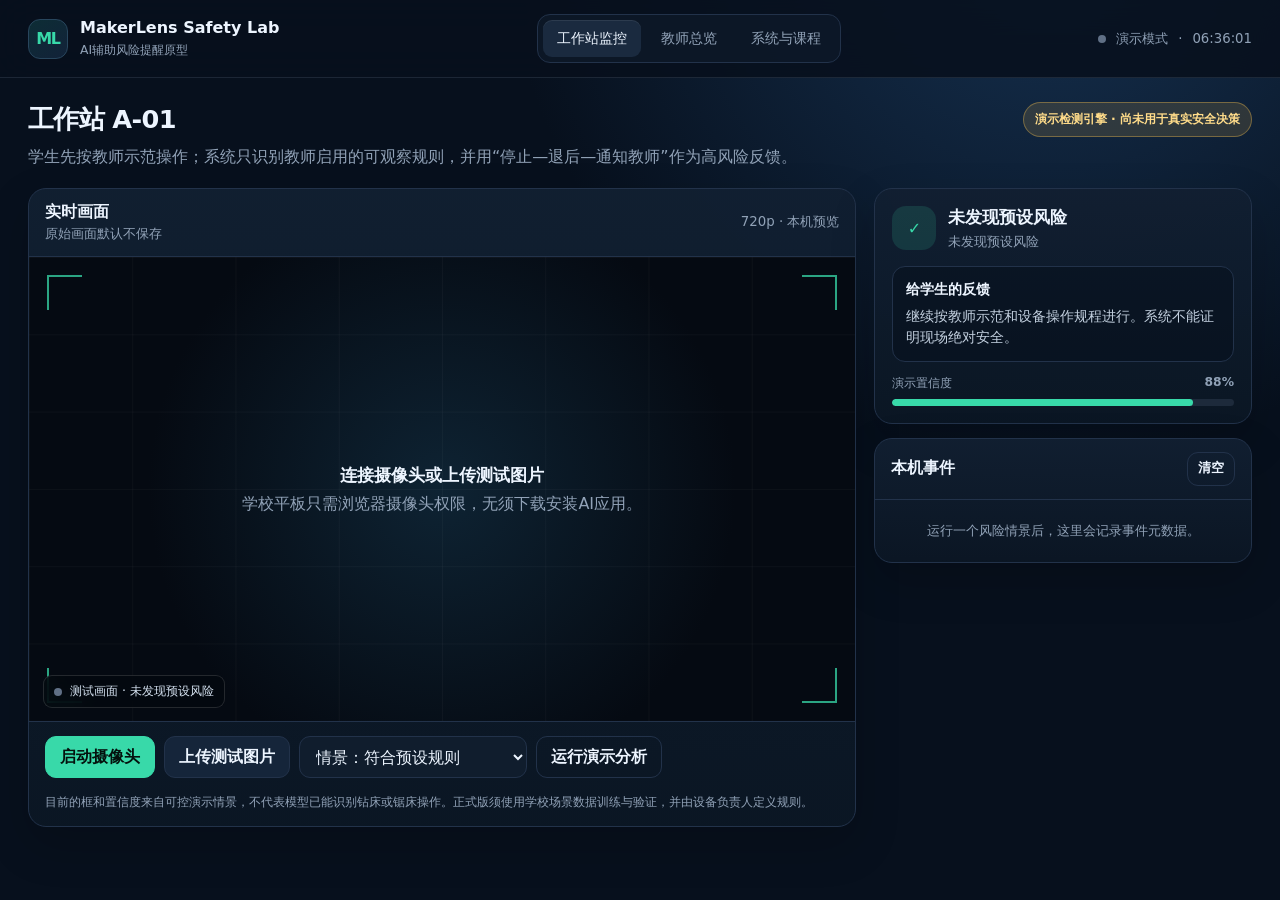
==== index.html @ 3ec4a9a9 "Upload MakerLens prototype website Upload MakerLens prototype website" ====
<!doctype html>
<html lang="zh-Hans">
  <head>
    <meta charset="UTF-8" />
    <meta name="viewport" content="width=device-width, initial-scale=1.0" />
    <meta name="theme-color" content="#0b1220" />
    <meta name="description" content="MakerLens 工场安全辅助提醒与学习过程记录原型" />
    <link rel="icon" type="image/svg+xml" href="data:image/svg+xml,%3Csvg xmlns='http://www.w3.org/2000/svg' viewBox='0 0 32 32'%3E%3Crect width='32' height='32' rx='8' fill='%230b1220'/%3E%3Cpath d='M8 22V10l8 7 8-7v12' fill='none' stroke='%2338d9a9' stroke-width='3' stroke-linecap='round' stroke-linejoin='round'/%3E%3Ccircle cx='16' cy='17' r='2.5' fill='%23f8c14f'/%3E%3C/svg%3E" />
    <title>MakerLens Safety Lab</title>
    <link rel="stylesheet" href="./styles.css" />
  </head>
  <body>
    <main id="app" aria-busy="true">
      <p class="boot">正在准备 MakerLens Safety Lab…</p>
    </main>
    <script src="./app.js" defer></script>
  </body>
</html>
---- styles.css ----
:root {
  color-scheme: dark;
  --bg: #07101d;
  --panel: #0d1928;
  --panel-2: #111f31;
  --line: #22324a;
  --muted: #91a2b7;
  --text: #edf5ff;
  --mint: #38d9a9;
  --mint-soft: rgba(56, 217, 169, 0.14);
  --amber: #f8c14f;
  --amber-soft: rgba(248, 193, 79, 0.14);
  --red: #ff6b6b;
  --red-soft: rgba(255, 107, 107, 0.14);
  --blue: #69a7ff;
  --radius: 18px;
  font-family: Inter, ui-sans-serif, system-ui, -apple-system, BlinkMacSystemFont, "Segoe UI", "PingFang SC", "Microsoft YaHei", sans-serif;
}

* { box-sizing: border-box; }
html { background: var(--bg); }
body { margin: 0; background: radial-gradient(circle at 82% -10%, #163252 0, transparent 38%), var(--bg); color: var(--text); }
button, select, input { font: inherit; }
button { cursor: pointer; }
button:focus-visible, select:focus-visible, input:focus-visible { outline: 3px solid rgba(105,167,255,.55); outline-offset: 2px; }

.boot { min-height: 100vh; display: grid; place-items: center; color: var(--muted); }
.app-shell { min-height: 100vh; }
.topbar { min-height: 72px; display: flex; align-items: center; justify-content: space-between; gap: 20px; padding: 14px 28px; border-bottom: 1px solid rgba(145,162,183,.16); background: rgba(7,16,29,.86); backdrop-filter: blur(18px); position: sticky; top: 0; z-index: 20; }
.brand { display: flex; align-items: center; gap: 12px; min-width: 210px; }
.brand-mark { width: 40px; height: 40px; border: 1px solid #28465d; border-radius: 12px; display: grid; place-items: center; background: linear-gradient(145deg,#0d2d35,#122239); color: var(--mint); font-weight: 900; letter-spacing: -.08em; }
.brand h1 { font-size: 1rem; margin: 0; line-height: 1.2; }
.brand p { font-size: .77rem; margin: 4px 0 0; color: var(--muted); }
.nav { display: flex; gap: 6px; padding: 5px; border-radius: 13px; border: 1px solid var(--line); background: rgba(13,25,40,.9); }
.nav button { border: 0; border-radius: 9px; background: transparent; color: var(--muted); padding: 9px 14px; font-size: .88rem; }
.nav button.active { color: var(--text); background: #1a2a3f; box-shadow: 0 1px 0 rgba(255,255,255,.08) inset; }
.session { display: flex; align-items: center; gap: 10px; color: var(--muted); font-size: .83rem; }
.live-dot { width: 8px; height: 8px; border-radius: 50%; background: #607086; }
.live-dot.on { background: var(--mint); box-shadow: 0 0 0 5px rgba(56,217,169,.12); animation: pulse 1.8s infinite; }
@keyframes pulse { 50% { box-shadow: 0 0 0 9px rgba(56,217,169,0); } }

.page { max-width: 1500px; margin: 0 auto; padding: 24px 28px 42px; }
.view-head { display: flex; align-items: flex-start; justify-content: space-between; gap: 22px; margin-bottom: 18px; }
.view-head h2 { font-size: clamp(1.35rem, 2vw, 1.8rem); margin: 0 0 7px; letter-spacing: -.025em; }
.view-head p { margin: 0; max-width: 780px; color: var(--muted); line-height: 1.6; }
.mode-badge { flex: 0 0 auto; border: 1px solid rgba(248,193,79,.36); background: var(--amber-soft); color: #ffdc8a; padding: 8px 11px; border-radius: 999px; font-size: .78rem; font-weight: 700; }

.monitor-grid { display: grid; grid-template-columns: minmax(0, 1.58fr) minmax(340px, .72fr); gap: 18px; align-items: start; }
.card { background: linear-gradient(180deg, rgba(17,31,49,.96), rgba(11,22,36,.96)); border: 1px solid var(--line); border-radius: var(--radius); box-shadow: 0 18px 45px rgba(0,0,0,.18); overflow: hidden; }
.card-head { min-height: 58px; padding: 13px 16px; border-bottom: 1px solid var(--line); display: flex; align-items: center; justify-content: space-between; gap: 12px; }
.card-head h3 { margin: 0; font-size: .98rem; }
.card-head small { color: var(--muted); }
.camera-wrap { position: relative; aspect-ratio: 16/9; min-height: 360px; background: #02060b; overflow: hidden; }
.camera-wrap video, .camera-wrap img { width: 100%; height: 100%; object-fit: cover; display: block; }
.camera-empty { position: absolute; inset: 0; display: grid; place-items: center; text-align: center; padding: 30px; color: var(--muted); background: radial-gradient(circle at center,#0e2333,#050a12 62%); }
.camera-empty strong { display: block; color: var(--text); font-size: 1.08rem; margin-bottom: 7px; }
.camera-grid { position: absolute; inset: 0; pointer-events: none; opacity: .16; background-image: linear-gradient(rgba(255,255,255,.2) 1px, transparent 1px), linear-gradient(90deg, rgba(255,255,255,.2) 1px, transparent 1px); background-size: 12.5% 16.66%; }
.frame-corner { position: absolute; width: 35px; height: 35px; border-color: var(--mint); border-style: solid; opacity: .75; }
.frame-corner.tl { top: 18px; left: 18px; border-width: 2px 0 0 2px; }
.frame-corner.tr { top: 18px; right: 18px; border-width: 2px 2px 0 0; }
.frame-corner.bl { bottom: 18px; left: 18px; border-width: 0 0 2px 2px; }
.frame-corner.br { bottom: 18px; right: 18px; border-width: 0 2px 2px 0; }
.detect-box { position: absolute; border: 2px solid var(--mint); border-radius: 6px; box-shadow: 0 0 0 1px rgba(0,0,0,.3); }
.detect-box.risk { border-color: var(--red); }
.detect-box.warn { border-color: var(--amber); }
.detect-box span { position: absolute; left: -2px; top: -27px; white-space: nowrap; padding: 4px 7px; border-radius: 5px 5px 5px 0; color: #07101d; background: var(--mint); font-size: .72rem; font-weight: 800; }
.detect-box.risk span { background: var(--red); }
.detect-box.warn span { background: var(--amber); }
.camera-status { position: absolute; left: 14px; bottom: 13px; display: flex; gap: 8px; align-items: center; padding: 7px 10px; background: rgba(4,9,15,.82); border: 1px solid rgba(255,255,255,.13); border-radius: 9px; color: #d7e4f3; font-size: .78rem; backdrop-filter: blur(8px); }
.controlbar { display: flex; flex-wrap: wrap; gap: 9px; padding: 14px 16px; border-top: 1px solid var(--line); }
.btn { min-height: 42px; border-radius: 11px; border: 1px solid var(--line); background: #15253a; color: var(--text); padding: 9px 14px; font-weight: 720; }
.btn:hover { border-color: #3a526f; background: #192c45; }
.btn.primary { color: #04110d; border-color: var(--mint); background: var(--mint); }
.btn.danger { color: #ffd5d5; border-color: rgba(255,107,107,.45); background: var(--red-soft); }
.btn.ghost { background: transparent; }
.btn.small { min-height: 34px; padding: 6px 10px; font-size: .8rem; }
.select { min-height: 42px; border-radius: 11px; border: 1px solid var(--line); background: #101d2d; color: var(--text); padding: 8px 34px 8px 12px; }
.helper { padding: 0 16px 14px; color: var(--muted); font-size: .78rem; line-height: 1.55; }

.side-stack { display: grid; gap: 14px; }
.risk-summary { padding: 17px; }
.risk-state { display: flex; align-items: center; gap: 12px; }
.risk-icon { width: 44px; height: 44px; display: grid; place-items: center; border-radius: 14px; background: var(--mint-soft); color: var(--mint); font-weight: 900; }
.risk-icon.high { background: var(--red-soft); color: var(--red); }
.risk-icon.medium { background: var(--amber-soft); color: var(--amber); }
.risk-state h3 { margin: 0 0 4px; font-size: 1.05rem; }
.risk-state p { margin: 0; color: var(--muted); font-size: .84rem; }
.alert-box { margin-top: 15px; padding: 13px; border: 1px solid var(--line); border-radius: 13px; background: rgba(7,16,29,.55); }
.alert-box h4 { margin: 0 0 7px; font-size: .9rem; }
.alert-box p { margin: 0; color: #c3d0df; line-height: 1.55; font-size: .85rem; }
.action-row { display: flex; gap: 8px; margin-top: 12px; }
.confidence { margin-top: 13px; }
.confidence-line { display: flex; justify-content: space-between; color: var(--muted); font-size: .77rem; }
.meter { margin-top: 7px; height: 7px; border-radius: 999px; background: #1d2a3b; overflow: hidden; }
.meter span { display: block; height: 100%; width: 0; border-radius: inherit; background: var(--mint); transition: width .5s ease; }
.events { max-height: 310px; overflow: auto; }
.event { padding: 13px 16px; border-bottom: 1px solid rgba(34,50,74,.75); display: grid; grid-template-columns: auto 1fr auto; gap: 10px; align-items: start; }
.event:last-child { border-bottom: 0; }
.event-dot { width: 9px; height: 9px; border-radius: 50%; margin-top: 5px; background: var(--mint); }
.event-dot.high { background: var(--red); }
.event-dot.medium { background: var(--amber); }
.event strong { display: block; font-size: .85rem; margin-bottom: 3px; }
.event p { margin: 0; color: var(--muted); font-size: .77rem; line-height: 1.4; }
.event time { color: #71849c; font-size: .72rem; }
.empty-list { color: var(--muted); padding: 22px 16px; text-align: center; font-size: .84rem; }

.teacher-grid { display: grid; grid-template-columns: repeat(4,1fr); gap: 13px; margin-bottom: 16px; }
.stat { padding: 18px; }
.stat-label { color: var(--muted); font-size: .82rem; }
.stat-value { font-size: 1.85rem; font-weight: 820; letter-spacing: -.05em; margin-top: 7px; }
.stat-note { color: var(--muted); font-size: .74rem; margin-top: 5px; }
.teacher-layout { display: grid; grid-template-columns: minmax(0,1.35fr) minmax(300px,.65fr); gap: 16px; }
.table-wrap { overflow: auto; }
table { border-collapse: collapse; width: 100%; min-width: 720px; }
th, td { text-align: left; padding: 13px 15px; border-bottom: 1px solid var(--line); font-size: .82rem; }
th { color: var(--muted); font-weight: 650; background: rgba(7,16,29,.35); }
td { color: #d7e3f2; }
.pill { display: inline-flex; align-items: center; border-radius: 999px; padding: 4px 8px; font-size: .72rem; font-weight: 760; }
.pill.high { color: #ffc5c5; background: var(--red-soft); }
.pill.medium { color: #ffe1a3; background: var(--amber-soft); }
.pill.low { color: #9ff0d5; background: var(--mint-soft); }
.rule-list { padding: 8px 16px 16px; }
.rule { display: flex; justify-content: space-between; gap: 12px; padding: 13px 0; border-bottom: 1px solid var(--line); }
.rule:last-child { border-bottom: 0; }
.rule strong { display: block; font-size: .86rem; }
.rule span { color: var(--muted); font-size: .75rem; display: block; margin-top: 4px; line-height: 1.4; }
.switch { width: 42px; height: 24px; flex: 0 0 auto; border-radius: 999px; border: 0; background: #324158; padding: 3px; }
.switch::after { content:""; display: block; width: 18px; height: 18px; border-radius: 50%; background: white; transition: transform .2s; }
.switch.on { background: var(--mint); }
.switch.on::after { transform: translateX(18px); }

.design-grid { display: grid; grid-template-columns: repeat(3,1fr); gap: 15px; }
.info-card { padding: 20px; }
.info-card .eyebrow { color: var(--mint); text-transform: uppercase; letter-spacing: .12em; font-size: .7rem; font-weight: 800; }
.info-card h3 { margin: 9px 0 8px; font-size: 1.03rem; }
.info-card p, .info-card li { color: var(--muted); line-height: 1.62; font-size: .86rem; }
.info-card ul { padding-left: 18px; margin: 10px 0 0; }
.flow { grid-column: 1/-1; padding: 21px; }
.flow-row { display: grid; grid-template-columns: repeat(5,1fr); gap: 10px; margin-top: 16px; }
.flow-step { position: relative; padding: 15px 13px; border-radius: 13px; border: 1px solid var(--line); background: rgba(7,16,29,.52); }
.flow-step b { display: block; color: var(--mint); font-size: .75rem; margin-bottom: 6px; }
.flow-step strong { font-size: .86rem; }
.flow-step p { margin: 6px 0 0; color: var(--muted); font-size: .76rem; line-height: 1.45; }
.notice { grid-column: 1/-1; padding: 18px 20px; border-left: 4px solid var(--amber); background: var(--amber-soft); border-radius: 4px 15px 15px 4px; color: #ffe9bc; line-height: 1.6; font-size: .86rem; }
.source-link { color: #a7c9ff; }

.toast { position: fixed; right: 22px; bottom: 22px; max-width: 360px; padding: 13px 15px; border: 1px solid #35506b; background: #122238; color: var(--text); border-radius: 12px; box-shadow: 0 18px 46px rgba(0,0,0,.32); z-index: 40; transform: translateY(18px); opacity: 0; pointer-events: none; transition: .25s ease; }
.toast.show { transform: translateY(0); opacity: 1; }

@media (max-width: 1050px) {
  .topbar { align-items: flex-start; flex-wrap: wrap; }
  .nav { order: 3; width: 100%; overflow-x: auto; }
  .monitor-grid, .teacher-layout { grid-template-columns: 1fr; }
  .teacher-grid { grid-template-columns: repeat(2,1fr); }
  .design-grid { grid-template-columns: repeat(2,1fr); }
  .flow-row { grid-template-columns: repeat(2,1fr); }
}

@media (max-width: 650px) {
  .topbar, .page { padding-left: 14px; padding-right: 14px; }
  .topbar { position: static; }
  .session { display: none; }
  .nav button { flex: 1 0 auto; }
  .view-head { display: block; }
  .mode-badge { display: inline-flex; margin-top: 12px; }
  .camera-wrap { min-height: 270px; aspect-ratio: 4/3; }
  .controlbar .btn, .controlbar .select { flex: 1 1 100%; min-width: 0; }
  .card-head { align-items: flex-start; }
  .teacher-grid, .design-grid, .flow-row { grid-template-columns: 1fr; }
  .flow { grid-column: auto; }
  .notice { grid-column: auto; }
}

@media (prefers-reduced-motion: reduce) {
  *, *::before, *::after { animation-duration: .01ms !important; transition-duration: .01ms !important; }
}
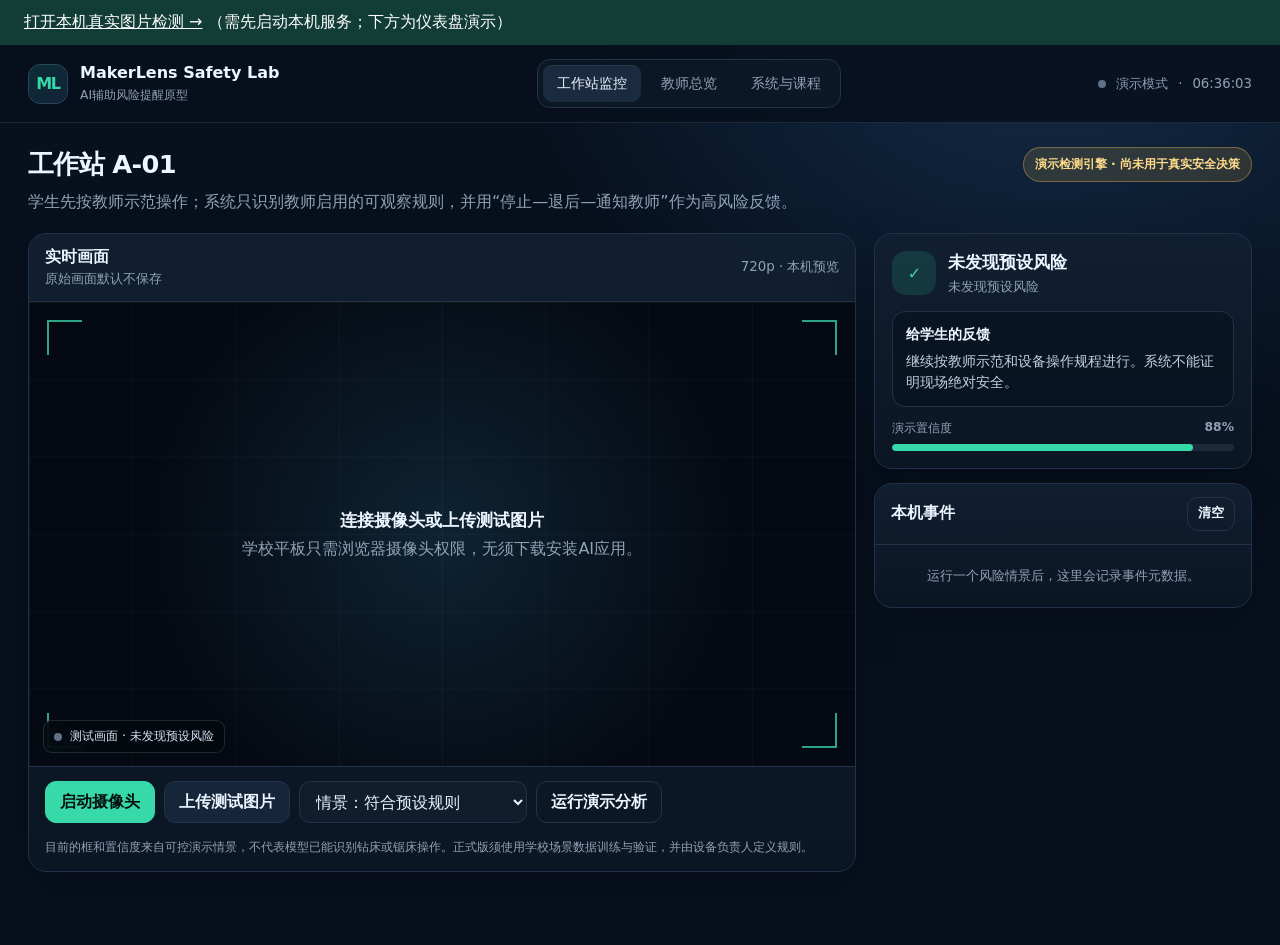
==== commit c4802c5b: "Add traceable manual review records and dashboard entry" ====
--- a/index.html
+++ b/index.html
@@ -10,6 +10,10 @@
     <link rel="stylesheet" href="./styles.css" />
   </head>
   <body>
+    <nav style="padding:12px 24px;background:#123d36;color:white" aria-label="真实检测入口">
+      <a href="http://127.0.0.1:8765/" style="color:white">打开本机真实图片检测 →</a>
+      <span>（需先启动本机服务；下方为仪表盘演示）</span>
+    </nav>
     <main id="app" aria-busy="true">
       <p class="boot">正在准备 MakerLens Safety Lab…</p>
     </main>
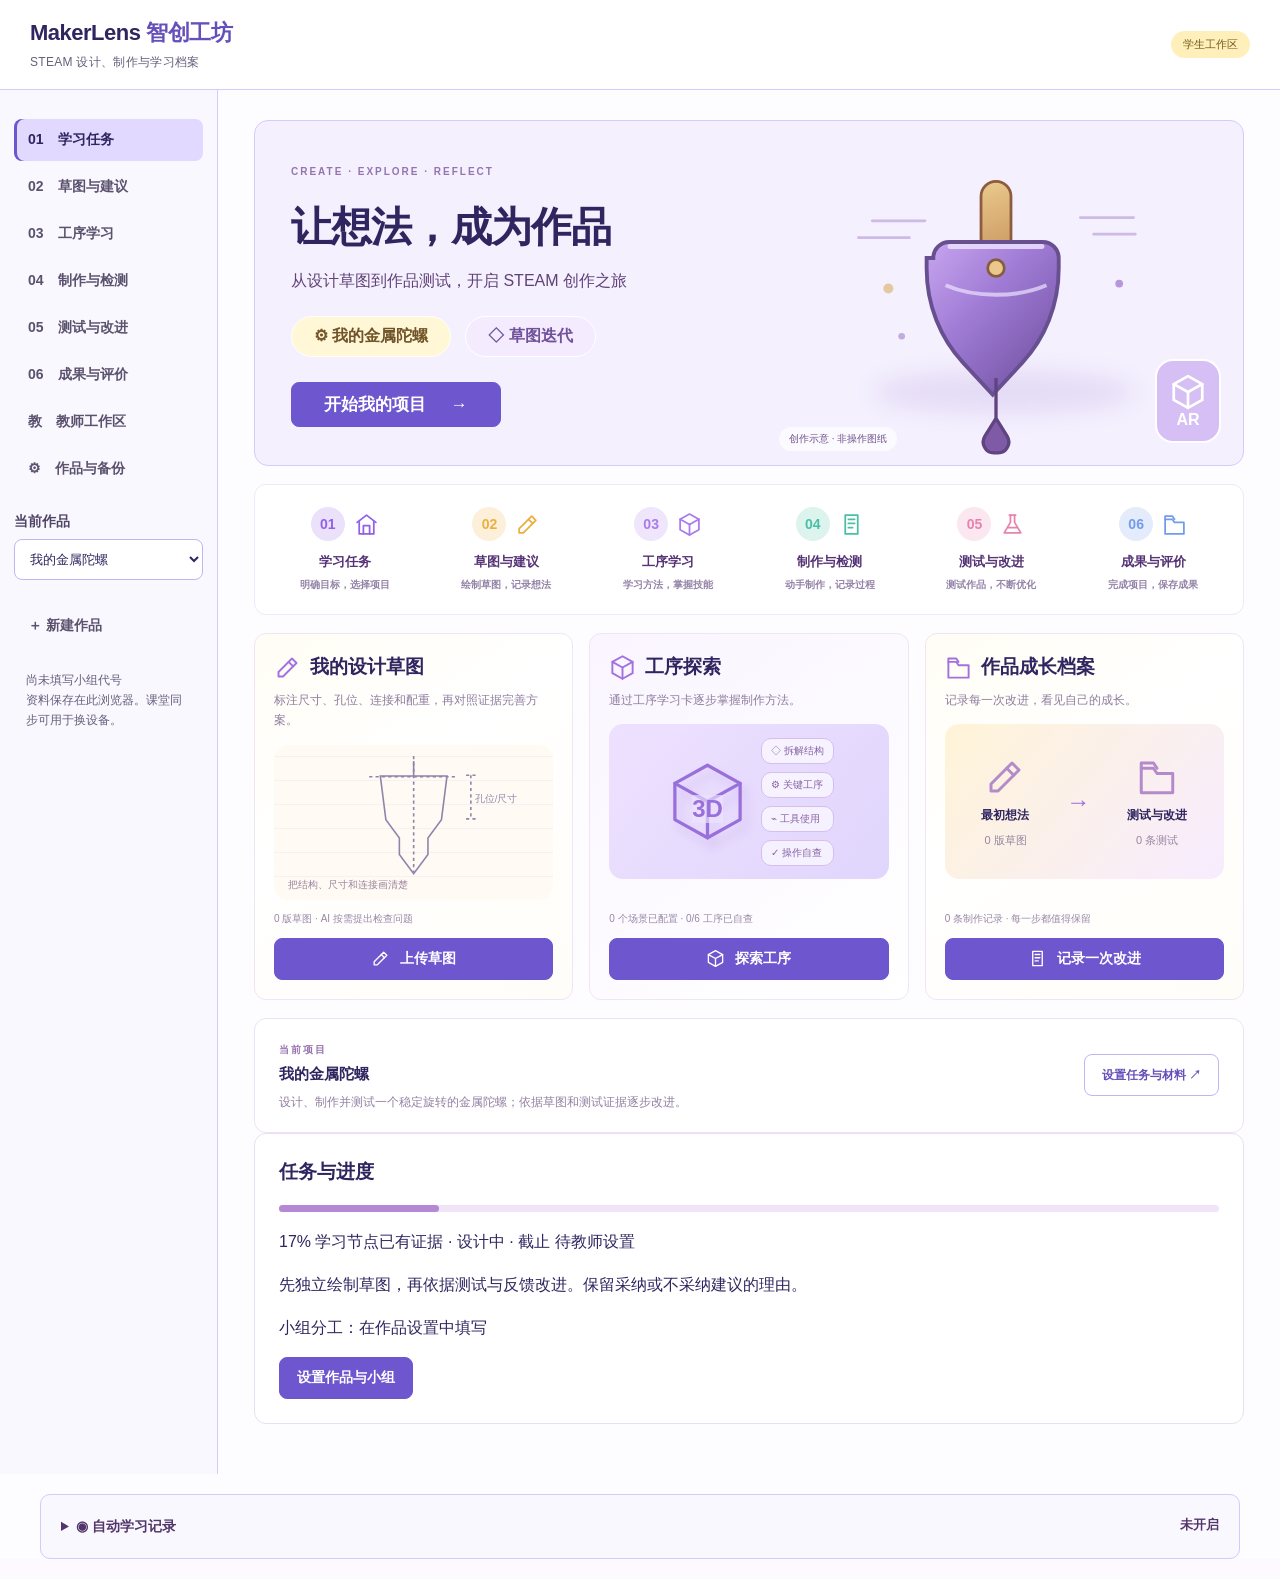
==== commit 4d1186a0: "Update MakerLens pilot website" ====
--- a/index.html
+++ b/index.html
@@ -4,19 +4,30 @@
     <meta charset="UTF-8" />
     <meta name="viewport" content="width=device-width, initial-scale=1.0" />
     <meta name="theme-color" content="#0b1220" />
-    <meta name="description" content="MakerLens 工场安全辅助提醒与学习过程记录原型" />
+    <meta name="description" content="MakerLens 金属陀螺草图反馈与 STEAM 学习过程原型" />
     <link rel="icon" type="image/svg+xml" href="data:image/svg+xml,%3Csvg xmlns='http://www.w3.org/2000/svg' viewBox='0 0 32 32'%3E%3Crect width='32' height='32' rx='8' fill='%230b1220'/%3E%3Cpath d='M8 22V10l8 7 8-7v12' fill='none' stroke='%2338d9a9' stroke-width='3' stroke-linecap='round' stroke-linejoin='round'/%3E%3Ccircle cx='16' cy='17' r='2.5' fill='%23f8c14f'/%3E%3C/svg%3E" />
-    <title>MakerLens Safety Lab</title>
-    <link rel="stylesheet" href="./styles.css" />
+    <title>MakerLens 智创工坊</title>
+    <link rel="stylesheet" href="./workshop.css" />
+    <link rel="stylesheet" href="./lavender.css" />
+    <link rel="stylesheet" href="./studio.css" />
+    <link rel="stylesheet" href="./features.css" />
+    <link rel="stylesheet" href="./refined.css" />
   </head>
   <body>
-    <nav style="padding:12px 24px;background:#123d36;color:white" aria-label="真实检测入口">
+    <nav hidden style="padding:12px 24px;background:#123d36;color:white" aria-label="真实检测入口">
       <a href="http://127.0.0.1:8765/" style="color:white">打开本机真实图片检测 →</a>
       <span>（需先启动本机服务；下方为仪表盘演示）</span>
     </nav>
     <main id="app" aria-busy="true">
-      <p class="boot">正在准备 MakerLens Safety Lab…</p>
+      <p class="boot">正在准备 MakerLens 智创工坊…</p>
     </main>
-    <script src="./app.js" defer></script>
+    <script src="./studio.js" defer></script>
+    <script src="./pilot-access.js" defer></script>
+    <script src="./ppe-alerts.js" defer></script>
+    <script src="./ppe-live.js" defer></script>
+    <script src="./classroom.js" defer></script>
+    <script src="./workshop-v2.js" defer></script>
+    <script src="./auto-record-v2.js" defer></script>
+    <script src="./classroom-monitor.js" defer></script>
   </body>
 </html>
--- a/workshop.css
+++ b/workshop.css
@@ -0,0 +1,2 @@
+/* Independent workshop styles; the original monitoring stylesheet is preserved. */
+:root{font-family:Arial,'PingFang SC',sans-serif;color:#213d36;background:#f6f5f0}*{box-sizing:border-box}body{margin:0;background:#f6f5f0;color:#213d36}button,input,textarea,select{font:inherit}button,a{touch-action:manipulation}button{cursor:pointer;border:1px solid #c9d6cf;border-radius:10px;padding:10px 16px;background:white;color:#234e41}button:hover{background:#e9f1e9}button.primary{background:#235e49;color:white}button:focus-visible,a:focus-visible{outline:3px solid #bc813c}input,textarea,select{display:block;width:100%;border:1px solid #cad4ca;border-radius:8px;background:#fff;padding:11px;color:#213d36;margin:7px 0 15px}textarea{min-height:94px;resize:vertical}label{font-weight:600;font-size:14px}header{background:#fff;border-bottom:1px solid #e0e4d9;padding:20px 5%;display:flex;justify-content:space-between;align-items:center}header strong{font-size:23px}header small{display:block;color:#728378;margin-top:6px}.shell{display:grid;grid-template-columns:220px minmax(0,1fr);max-width:1440px;margin:auto;min-height:85vh}.side{padding:30px 20px;border-right:1px solid #dfe4d9}.side button{display:block;width:100%;text-align:left;margin:7px 0;background:transparent;border:0}.side button.active{background:#235e49;color:#fff}.side p{font-size:12px;line-height:1.8;color:#728378}.content{padding:36px 42px;min-width:0}.eyebrow{font-size:12px;letter-spacing:2px;color:#9a6d32;font-weight:bold}h1{font-size:34px;margin:9px 0 12px;line-height:1.35}h2{font-size:20px;margin:0 0 18px}h3{font-size:17px}p{line-height:1.8}.muted{color:#647b70}.grid{display:grid;grid-template-columns:repeat(2,minmax(0,1fr));gap:20px}.card{background:white;border:1px solid #dfe5da;border-radius:16px;padding:24px;margin-bottom:20px;box-shadow:0 4px 18px #23402e04}.hero{background:#e7eddf;border-radius:18px;padding:30px;margin-bottom:24px}.pill{display:inline-block;border-radius:20px;background:#f1ead9;color:#86632d;padding:6px 12px;font-size:12px}.actions{display:flex;gap:10px;flex-wrap:wrap;margin:16px 0}.thumb{width:100%;max-height:280px;object-fit:contain;background:#f5f5ef;border-radius:9px}.entry{border-left:3px solid #82a38c;padding:12px 18px;margin:15px 0;background:#f7f9f3;border-radius:0 10px 10px 0;white-space:pre-wrap}.entry details{margin-top:12px}.entry summary{cursor:pointer;color:#63438a;font-weight:700}.entry pre,.ai-feedback{white-space:pre-wrap;line-height:1.75;font:inherit;background:#f8f4fc;padding:16px;border-radius:12px;overflow-wrap:anywhere}.notice{background:#f9f0df;padding:14px;border-radius:10px;font-size:14px;line-height:1.7}.steps{line-height:2}.progress{height:7px;background:#dfe6d9;border-radius:10px;margin:12px 0}.progress span{display:block;height:7px;background:#427d5c;border-radius:10px}a{color:#286c52}#toast{position:fixed;bottom:24px;right:24px;background:#234e41;color:white;padding:14px 22px;border-radius:10px;z-index:20}.poster{background:#fffdf5;border:5px solid #dce7d4;padding:30px}.poster h2{font-size:30px}.poster .grid img{height:220px}.check{display:flex;align-items:center;gap:10px;margin:10px 0}.check input{width:auto;margin:0}table{width:100%;border-collapse:collapse}th,td{text-align:left;border-bottom:1px solid #dde4db;padding:12px;vertical-align:top}pre{white-space:pre-wrap} @media(max-width:800px){.shell{grid-template-columns:1fr}.side{display:flex;flex-wrap:wrap;padding:10px;border:0}.side button{width:auto}.side p{display:none}.content{padding:20px}.grid{grid-template-columns:1fr}h1{font-size:27px}header{padding:16px}.card{padding:18px}}@media print{header,.side,.actions,.no-print,#toast{display:none!important}.shell{display:block}.content{padding:0}.card{box-shadow:none;break-inside:avoid}.poster{border:0}.thumb{max-height:200px}body{background:white}}
--- a/lavender.css
+++ b/lavender.css
@@ -0,0 +1,33 @@
+/* Bright taro-lavender learning studio, with warm yellow accents. */
+.capture-panel{margin:20px auto;padding:18px 24px;max-width:1100px;background:#f3e9ff;border:1px solid #dbc3ef;border-radius:18px;color:#533669}.capture-panel summary{cursor:pointer;font-weight:700}.capture-panel summary span{float:right;font-size:13px}.capture-panel p{font-size:13px}.capture-panel video{width:260px;max-width:100%;border-radius:12px;display:block;background:#e7dcf2}.capture-panel button:disabled{opacity:.5;cursor:default}
+:root{color-scheme:light;background:#fcfaff;color:#40364f}
+body{background:#fcfaff;color:#40364f}
+header{background:#f3eaff;border-color:#e5d5f6}
+header strong{color:#694298}.brand-name{color:#885ab6}
+header small,.side p,.muted{color:#73647e}
+.side{background:#f8f2ff;border-color:#eadff4}
+.side button{color:#665075;border-radius:13px}
+.side button:hover{background:#eee0fb}
+.side button.active{background:#dfc6f5;color:#51306d;font-weight:700;box-shadow:inset 3px 0 #a66dce}
+.content{background:radial-gradient(ellipse at top right,#f4eafa80,transparent 55%)}
+h1,h2,h3{color:#513764}
+.eyebrow{color:#84629c}
+.hero{background:linear-gradient(115deg,#efe1fc 0%,#f7edff 68%,#fff5d8 100%);border:1px solid #e7d6f6;border-radius:22px}
+.card{border-color:#eadff1;box-shadow:0 5px 22px #8d5fb309;border-radius:18px}
+button{border-color:#dfcce9;color:#65427f;background:#fff}
+button:hover{background:#f5eafa}
+button.primary{background:#dfc5f5;border-color:#d2adeb;color:#4d286b;font-weight:700}
+button.primary:hover{background:#d4b3ed}
+button:focus-visible,a:focus-visible,input:focus-visible,textarea:focus-visible,select:focus-visible{outline:3px solid #9360bb;outline-offset:3px}
+input,textarea,select{border-color:#e2d3ec;color:#44364f;background:#fff}
+input[type=file]::file-selector-button{background:#f0e3fb;border:0;border-radius:7px;padding:8px 12px;color:#634078;margin-right:12px;cursor:pointer}
+.pill{background:#fff0bb;color:#775817}
+.notice{background:#fff7dd;color:#69542e;border:1px solid #f1e3b9}
+.progress{background:#f0e4f8}.progress span{background:#b687d5}
+.entry{border-color:#c19bdd;background:#faf5ff;color:#51445d}
+.thumb{background:#f8f3fc}
+a{color:#79509b}
+#toast{background:#ecdafb;color:#503065;border:1px solid #d7b8ed;box-shadow:0 5px 25px #8b5fa51f}
+.poster{background:#fffdfb;border-color:#e9d8f5}
+th,td{border-color:#ebdff2}
+@media print{body,.content{background:white}.poster{border:0}}
--- a/studio.css
+++ b/studio.css
@@ -0,0 +1 @@
+body{background:#faf7ff;color:#3d235f}header{padding:20px 28px;background:#faf6ff;border-bottom:1px solid #eee5fb;gap:20px}header strong{font-size:25px;color:#43206c}header small{font-size:12px;letter-spacing:.3px}.shell{max-width:1720px;grid-template-columns:210px minmax(0,1fr)}.side{background:linear-gradient(#f4eaff,#faf6ff);padding:22px 14px}.side button{padding:16px 13px;font-size:15px;margin:8px 0;color:#654282}.side button.active{background:linear-gradient(120deg,#b780f6,#925bed);color:white;box-shadow:0 4px 12px #b086e226}.side p{margin:45px 12px 0;font-size:12px}.content{padding:22px;background:#faf7ff}.content:has(.studio-hero)>h1,.content:has(.studio-hero)>.eyebrow,.content:has(.studio-hero)>.muted{display:none}button.primary{background:linear-gradient(120deg,#ad72f3,#9056e9);color:white;border:0;box-shadow:0 5px 14px #aa7ee42b;border-radius:22px;padding:13px 22px}button.primary:hover{background:#8650da;transform:translateY(-1px)}button{transition:background .18s,transform .18s}h1,h2,h3{color:#432168}.studio-hero{display:grid;grid-template-columns:1fr 1fr;min-height:340px;overflow:hidden;border-radius:24px;background:linear-gradient(120deg,#fff0df,#f0e4ff 55%,#e8d8ff);position:relative}.hero-copy{padding:40px 0 38px 36px;position:relative;z-index:1}.studio-kicker{font-size:10px;font-weight:700;letter-spacing:2px;color:#9574af}.hero-copy h1{font-size:clamp(28px,3.2vw,49px);letter-spacing:-1px;white-space:nowrap;margin:21px 0 12px;font-weight:800}.hero-copy p{font-size:16px;color:#604278;margin:0 0 22px}.material-tags{display:flex;gap:14px;margin-bottom:25px}.material-tags span{padding:9px 22px;border:1px solid white;border-radius:30px;background:#fff7d6;color:#715429;font-weight:600}.material-tags span+span{background:#f4ebff;color:#70529b}.hero-copy .primary{min-width:210px;font-size:17px}.hero-copy .primary span{margin-left:20px}.hero-visual{position:relative;min-width:0;display:flex;align-items:center}.hero-visual>img{width:100%;height:100%;object-fit:cover;mix-blend-mode:multiply;mask-image:linear-gradient(to right,transparent,black 14%)}.art-label{position:absolute;bottom:14px;left:30px;color:#70518e;font-size:10px;background:#ffffffb0;border-radius:12px;padding:5px 10px}.ar-badge{position:absolute;right:22px;bottom:22px;border:2px solid white;border-radius:18px;padding:12px;color:#fff;display:grid;font-weight:800;text-align:center;background:#ba90eb80}.ar-badge svg{width:38px;height:38px}.journey{display:grid;grid-template-columns:repeat(6,1fr);background:white;border:1px solid #f0e7f9;border-radius:22px;padding:22px 10px;margin:18px 0;gap:2px}.journey button{border:0;background:transparent;padding:0 4px;text-align:center;min-width:0;position:relative}.journey button:hover{background:#faf6ff}.journey-icon{display:flex;align-items:center;justify-content:center;gap:9px;color:var(--stage);margin-bottom:12px}.journey-icon b{border-radius:50%;background:color-mix(in srgb,var(--stage) 19%,white);width:34px;height:34px;display:grid;place-items:center;font-size:14px}.journey-icon svg{width:25px;height:25px}.journey strong{display:block;font-size:13px;color:#553376}.journey small{display:block;font-size:10px;color:#9483a7;margin-top:7px}.feature-grid{display:grid;grid-template-columns:repeat(3,minmax(0,1fr));gap:16px}.feature{background:linear-gradient(145deg,#fffdf4,white 40%,#fffdf8);border:1px solid #f0e5f7;border-radius:20px;padding:19px;box-shadow:0 6px 22px #8f55cf05;min-width:0;display:flex;flex-direction:column}.feature:nth-child(2){background:linear-gradient(145deg,#faf5ff,white)}.feature h2{display:flex;gap:9px;align-items:center;font-size:19px;margin:0}.feature h2 svg{width:27px;height:27px;color:#a271df;flex-shrink:0}.feature p{color:#907c9f;font-size:12px;margin:8px 0 14px}.feature-art{height:155px;border-radius:14px;overflow:hidden;background:#f7f1fc}.sketch-art{background:repeating-linear-gradient(0deg,#fffaf3,#fffaf3 23px,#eee8f0 24px);position:relative}.sketch-art>svg{width:100%;height:135px}.sketch-art>span{position:absolute;bottom:8px;left:14px;font-size:10px;color:#99849e}.sketch-art .thumb{height:100%;object-fit:contain}.cube-art{display:flex;align-items:center;justify-content:center;gap:10px;background:linear-gradient(130deg,#eee1ff,#e0d5fc)}.cube{position:relative;display:grid;place-items:center;color:#9970db}.cube>svg{width:87px;height:87px;stroke-width:.9;filter:drop-shadow(5px 8px 5px #a87cce44)}.cube strong{font-size:24px;position:absolute;bottom:22px;background:#eee4ffa0}.cube-tags{display:grid;gap:8px}.cube-tags span{font-size:10px;background:#ffffffa6;border:1px solid #d6beef;padding:5px 9px;border-radius:10px;color:#8762a5}.growth-art{display:flex;align-items:center;justify-content:space-evenly;background:linear-gradient(130deg,#fff4d7,#f7ecff)}.growth-art>div{display:grid;justify-items:center;gap:9px}.growth-art svg{width:42px;height:42px;color:#b48bca}.growth-art strong{font-size:12px}.growth-art small{font-size:11px;color:#9985a1}.growth-art>span{font-size:24px;color:#a16bdb}.feature-foot{margin-top:auto}.feature-foot>small{display:block;font-size:10px;color:#9987a7;margin:12px 0}.feature-foot .primary{width:100%;display:flex;align-items:center;justify-content:center;gap:10px;font-size:14px}.feature-foot svg{width:19px;height:19px}.project-strip{margin-top:18px;padding:20px 24px;border-radius:18px;border:1px solid #eee1fa;background:#fff;display:flex;align-items:center;justify-content:space-between;gap:20px}.project-strip h3{margin:8px 0;font-size:15px}.project-strip p{margin:0;font-size:12px;color:#927fa1}.project-strip button{flex-shrink:0;font-size:12px}.pill{font-size:11px}.card{border-radius:20px}.side button:last-of-type{margin-top:25px}@media(min-width:1450px){.studio-hero{min-height:385px}.feature-art{height:180px}.hero-copy{padding-top:55px}}@media(max-width:1050px){.shell{grid-template-columns:170px 1fr}.hero-copy{padding:28px 0 25px 24px}.hero-copy h1{font-size:30px}.hero-copy p{font-size:13px}.feature{padding:13px}.feature h2{font-size:16px}.feature-art{height:135px}.cube-tags{display:none}}@media(max-width:800px){header{padding:16px}header strong{font-size:20px}.shell{grid-template-columns:1fr}.side{padding:8px;gap:2px}.side button{font-size:12px;padding:10px;margin:0}.side button:last-of-type{margin-top:0}.content{padding:14px}.hero-copy h1{font-size:28px}.studio-hero{min-height:290px}.journey{grid-template-columns:repeat(3,1fr);gap:20px 5px}.feature-grid{grid-template-columns:1fr}.feature-art{height:180px}.cube-tags{display:grid}.project-strip{align-items:flex-start}.hero-visual .ar-badge{display:none}}@media(max-width:500px){.studio-hero{grid-template-columns:1fr}.hero-copy{padding:25px}.hero-visual{height:170px}.hero-visual>img{mask-image:linear-gradient(to bottom,transparent,black 15%);object-position:center 53%}.hero-copy p{font-size:12px}.hero-copy h1{font-size:31px}header>.pill{display:none}.project-strip{flex-direction:column}.hero-copy .primary{font-size:14px}.material-tags{margin-bottom:18px}.hero-copy h1{margin-top:12px}}@media(prefers-reduced-motion:reduce){button{transition:none}}@media print{.content{background:white}}
--- a/features.css
+++ b/features.css
@@ -0,0 +1,6 @@
+.side select{font-size:13px}.side label{display:block;margin-top:20px}.entry-heading{display:flex;justify-content:space-between;gap:12px;flex-wrap:wrap}.review{background:#edf6ef;border:1px solid #a9cdb5;border-radius:12px;padding:12px;margin-top:12px}.record-dialog{width:min(620px,94vw);max-height:90vh;overflow:auto;border:1px solid #cfb9ed;border-radius:20px;padding:24px;color:#432168}.record-dialog::backdrop{background:#23133580}.table-scroll{overflow:auto}.teacher-evidence{border-bottom:1px solid #e8def1;padding:10px 0 20px;margin:10px 0}.pilot-access-panel{margin-top:14px;font-size:12px;max-width:320px}.pilot-access-panel input{margin-bottom:4px}.capture-panel{margin:20px auto;max-width:1200px;padding:20px;background:white;border-radius:18px}.capture-panel video{width:100%;max-height:260px}.entry p{overflow-wrap:anywhere}.content{min-width:0}.grid>*{min-width:0}input[type=checkbox]{width:auto;display:inline-block}fieldset:disabled{opacity:.55}button:disabled{opacity:.55;cursor:not-allowed}.poster img{max-height:220px}.side p{margin-top:12px}[hidden]{display:none!important}@media(max-width:800px){.side select{max-width:180px}.side label{margin:10px 5px}.side #newProject{border:1px solid #decaf4}.pilot-access-panel{max-width:none}header{flex-wrap:wrap}.record-dialog{padding:18px}.entry{padding:12px}}@media print{.capture-panel,.pilot-access-panel,.entry .actions,.teacher-evidence>button{display:none!important}.content>h1,.content>.eyebrow{display:none}.content>.grid,.content>.card{display:none}.poster{display:block!important;box-shadow:none;border:0}details{display:block}.poster .entry{break-inside:avoid}.poster h3{break-after:avoid}.poster .grid{display:grid}}
+.cinema-poster{position:relative;isolation:isolate;overflow:hidden;max-width:740px;min-height:900px;margin:28px auto;padding:38px;background:radial-gradient(ellipse at 70% 30%,#16496b 0,transparent 48%),radial-gradient(ellipse at 10% 65%,#412373 0,transparent 45%),#080e1d!important;color:#e8f3ff;border:1px solid #437691;box-shadow:0 24px 70px #101a4840;border-radius:8px}.cinema-top,.cinema-footer{position:relative;z-index:2;font-size:11px;letter-spacing:3px;text-align:center;color:#8eddf2}.cinema-orbit{position:absolute;width:90%;height:55%;left:5%;top:14%;border:2px solid #84e9ff88;border-radius:50%;transform:rotate(-28deg);box-shadow:0 0 40px #29c7ff44,inset 0 0 40px #29c7ff22;z-index:-1}.cinema-photo{height:490px;display:grid;place-items:center;margin:24px 0;position:relative}.cinema-photo img{max-height:470px!important;max-width:100%;width:auto;object-fit:contain;border-radius:12px;box-shadow:0 16px 65px #030916}.cinema-photo p{color:#b2cedd;text-align:center}.cinema-copy{text-align:center;position:relative;z-index:2}.cinema-kicker{font-size:15px;letter-spacing:8px;color:#9be7fa}.cinema-copy h2{font-size:clamp(32px,5vw,68px);line-height:1.15;color:#fff!important;margin:22px 0;text-shadow:0 0 24px #57b9fc66;overflow-wrap:anywhere}.cinema-copy p{color:#c0cfdf;line-height:1.8;white-space:pre-wrap;overflow-wrap:anywhere}.cinema-credit{font-size:12px;letter-spacing:2px;margin:26px 0;color:#b1d9e8}.cinema-footer{border-top:1px solid #537587;padding-top:18px}.growth-poster{margin-top:32px;border-top:8px solid #9671df}.growth-poster>.eyebrow{color:#8755bf;letter-spacing:2px}.growth-poster .entry{border-left:4px solid #b38ce5;background:#fbf8ff}.growth-poster h3{padding:12px 0;border-bottom:1px solid #e8ddf7}@media(max-width:600px){.cinema-poster{padding:22px;min-height:700px}.cinema-photo{height:330px}.cinema-photo img{max-height:310px!important}}@media print{body[data-poster-print=product] .growth-poster,body[data-poster-print=growth] .cinema-poster{display:none!important}.cinema-poster{-webkit-print-color-adjust:exact;print-color-adjust:exact;max-width:none;min-height:255mm;margin:0;padding:12mm;break-inside:avoid}.cinema-photo{height:125mm}.cinema-photo img{max-height:120mm!important}.cinema-copy h2{font-size:44pt}.growth-poster{margin:0}body[data-poster-print=product] .content{padding:0}}
+.工坊{--钢蓝:#25475b;--黄铜:#b98527;--纸白:#f3f7f9;--墨:#203642;--浅线:#c8d8df;color:var(--墨);background:var(--纸白);padding:28px;border-radius:16px;font-family:'PingFang SC','Microsoft YaHei',sans-serif}.工坊标题{display:flex;justify-content:space-between;align-items:center;gap:24px}.工坊 h2,.工坊 h3{color:var(--钢蓝)}.工坊标题 h2{font-size:clamp(24px,3vw,38px);margin:0;line-height:1.3}.工坊 p{line-height:1.8;max-width:70ch}.工坊进度{white-space:nowrap;background:#e4eef2;border:1px solid var(--浅线);padding:12px 18px;border-radius:8px;font-weight:700}.工序导航{display:flex;flex-wrap:wrap;gap:8px;margin:24px 0}.工序导航 button{background:white;border:1px solid var(--浅线);color:var(--钢蓝);min-height:48px;border-radius:6px}.工序导航 button span{font-weight:700;padding-right:10px;color:#677e8b}.工序导航 button.选中{background:var(--钢蓝);color:white;border-color:var(--钢蓝)}.工序导航 button.选中 span{color:#f6d18b}.工坊布局{display:grid;grid-template-columns:minmax(0,1.8fr) minmax(260px,1fr);gap:28px}.场景台{min-width:0;background:#e2ebf0;border:1px solid #b7cbd5;border-radius:12px;overflow:hidden}.场景栏{display:flex;justify-content:space-between;align-items:center;gap:16px;padding:16px 20px;background:#25475b;color:white}.场景栏 h3{margin:0;color:white;font-size:18px}.场景栏 a{color:#ffe0a2;font-size:14px}.场景内容{min-height:440px;padding:28px;display:flex;flex-direction:column;align-items:center;justify-content:center;text-align:center;background-image:linear-gradient(#25475b08 1px,transparent 1px),linear-gradient(90deg,#25475b08 1px,transparent 1px);background-size:28px 28px}.立方体标志{font-size:100px;line-height:1.2;color:var(--钢蓝);text-shadow:14px 8px #b9852733}.场景内容 .primary{background:var(--钢蓝);border-radius:8px;box-shadow:none}.场景内容 iframe{width:100%;height:520px;border:0;background:white}.工序笔记{border-left:3px solid var(--黄铜);padding-left:24px;min-width:0}.工序笔记 h2{font-size:30px;margin:0}.工序笔记 h3{font-size:16px;margin:22px 0 5px}.工序笔记 p{margin:6px 0}.场景说明{font-size:13px;color:#526d7a}.课堂边界{border-top:1px solid var(--浅线);margin-top:28px;padding:18px 0}.工坊 button:focus-visible,.工坊 a:focus-visible{outline:3px solid var(--黄铜);outline-offset:4px}@media(max-width:850px){.工坊{padding:18px}.工坊标题{display:block}.工坊进度{display:inline-block}.工坊布局{grid-template-columns:1fr}.场景栏{flex-wrap:wrap}.场景内容{padding:16px;min-height:360px}.场景内容 iframe{height:400px}.工序笔记{padding-left:16px}}
+.工坊 .工坊布局{grid-template-columns:minmax(0,1fr);gap:28px}.工坊 .工序笔记{border-left:0;border-top:3px solid var(--黄铜);padding:24px 0 0}.工坊 .场景内容 iframe{height:620px}.工坊 .工序笔记 p{max-width:75ch}@media(max-width:850px){.工坊 .场景内容 iframe{height:420px}}
+#ppeLivePanel.monitoring #ppeModeLabel,#ppeLivePanel.monitoring>.muted,#ppeLivePanel.monitoring>#ppeResult,#ppeLivePanel.monitoring>#ppeTeacher,#ppeLivePanel.monitoring>.notice{display:none}#ppeVideo{aspect-ratio:16/9;object-fit:contain}#ppeAlarm{min-height:58px;margin:12px 0}#ppeStatus{min-height:24px}
+.content>details.card{margin-top:18px}details.card>summary{font-size:18px;font-weight:650;cursor:pointer;padding:8px 0}details.card[open]>summary{margin-bottom:18px}.optional-fields{margin:18px 0;padding:16px;background:#f7f2fd;border-radius:12px}.optional-fields>summary{cursor:pointer;font-weight:600}.content textarea{min-height:88px}.content>#ppeLivePanel{max-width:1100px;margin:0 auto 20px}.content>#ppeLivePanel>h2{font-size:24px}#ppeLivePanel>.muted{display:none}#ppeLivePanel.monitoring>h2,#ppeLivePanel.monitoring>p:first-of-type,#ppeLivePanel.monitoring>#ppeSoundTest,#ppeLivePanel.monitoring>#ppeSoundState{display:none}.content>.grid:has(#sketchPhoto){grid-template-columns:1fr}.content>.grid:has(#sketchPhoto)>section{max-width:900px;width:100%;margin:auto}.content>.grid:has(#sketchPhoto)>details{max-width:900px;width:100%;margin:auto}
--- a/refined.css
+++ b/refined.css
@@ -0,0 +1,62 @@
+/* Radix Violet light scale mapped to workshop roles; no remote font/CDN dependency. */
+@media screen {
+  :root { --surface:#fdfcfe; --subtle:#faf8ff; --control:#f4f0fe; --hover:#ebe4ff; --selected:#e1d9ff; --divider:#d4cafe; --border:#c2b5f5; --focus:#aa99ec; --accent:#6e56cf; --accent-hover:#654dc4; --secondary:#6550b9; --ink:#2f265f; }
+  body { background:var(--surface); color:var(--ink); font-family:'PingFang SC','Microsoft YaHei',sans-serif; }
+  header { background:white; padding:18px 30px; border-color:var(--divider); }
+  header strong { font-size:22px; color:var(--ink); letter-spacing:-.5px; }
+  header small,.muted,.side p { color:#675f7b; }
+  .brand-name { color:var(--secondary); }
+  .shell { max-width:1600px; grid-template-columns:218px minmax(0,1fr); }
+  .side { background:var(--subtle); padding:24px 14px; border-color:var(--divider); }
+  .side button { padding:12px 14px; margin:5px 0; border-radius:8px; color:#5b526e; font-size:14px; }
+  .side button:hover { background:var(--hover); }
+  .side button.active { color:var(--ink); background:var(--selected); box-shadow:inset 3px 0 var(--accent); font-weight:700; }
+  .side p { margin:24px 12px 0; line-height:1.65; }
+  .side select { font-size:13px; }
+  .content { background:var(--surface); padding:30px 36px; }
+  h1 { font-size:30px; letter-spacing:-.6px; margin:0 0 24px; }
+  h1,h2,h3 { color:var(--ink); }
+  h2 { font-size:19px; line-height:1.5; }
+  p { line-height:1.7; }
+  .card { border-color:#e6e1f0; border-radius:12px; box-shadow:none; padding:24px; }
+  details.card { padding:17px 22px; background:var(--subtle); }
+  details>summary { cursor:pointer; font-size:14px; line-height:1.6; }
+  button,button.primary { border-radius:8px; min-height:42px; padding:10px 17px; box-shadow:none; transform:none; font-weight:600; font-size:14px; }
+  button { border-color:var(--border); color:var(--secondary); }
+  button:hover { background:var(--hover); transform:none; }
+  button.primary { background:var(--accent); color:white; border:1px solid var(--accent); }
+  button.primary:hover { background:var(--accent-hover); }
+  button:disabled { background:#f1edf7; color:#797285; border-color:#dfdae7; opacity:1; cursor:not-allowed; }
+  input,textarea,select { border:1px solid var(--border); border-radius:8px; color:var(--ink); padding:11px; background:white; }
+  input[type=file]::file-selector-button { background:var(--control); color:var(--secondary); border-radius:5px; }
+  label { color:#504566; line-height:1.6; }
+  button:focus-visible,a:focus-visible,input:focus-visible,textarea:focus-visible,select:focus-visible,summary:focus-visible { outline:3px solid var(--accent); outline-offset:3px; }
+  a { color:var(--secondary); text-underline-offset:3px; }
+  .actions { gap:10px; align-items:center; }
+  .entry { background:var(--subtle); border-color:var(--border); border-radius:0 8px 8px 0; }
+  .ai-feedback,.entry pre { background:var(--control); color:var(--ink); }
+  .capture-panel { background:var(--subtle); border-color:var(--divider); border-radius:10px; }
+  .studio-hero { background:var(--control); border-radius:14px; border:1px solid var(--divider); }
+  .hero-copy h1 { white-space:normal; }
+  .journey,.feature,.project-strip { border-radius:12px; box-shadow:none; }
+  #classroomMonitor { border-top:4px solid var(--accent); }
+  #monitorClients .entry { border:1px solid #e6e1f0; background:white; padding:12px; border-radius:10px; margin:0; }
+  #monitorClients .entry p { margin:8px 0; font-size:13px; }
+  #monitorClients .entry small { display:block; color:#675f7b; margin-top:8px; }
+  #monitorClients .entry button { border:0; background:var(--subtle); overflow:hidden; }
+  #ppeVideo { border-radius:10px!important; }
+  #ppeAlarm { border-radius:8px; font-weight:600; }
+  #toast { background:var(--ink); color:white; border:0; }
+  @media(max-width:800px) {
+    .shell { grid-template-columns:1fr; }
+    header { padding:14px 18px; }
+    .side { padding:10px; gap:5px; }
+    .side button { padding:10px; margin:0; font-size:12px; }
+    .side button:last-of-type { margin-top:0; }
+    .content { padding:22px 16px; }
+    .card { padding:18px; }
+    h1 { font-size:26px; margin-bottom:18px; }
+    .actions button { flex-grow:1; }
+  }
+  @media(prefers-reduced-motion:reduce) { *,*::before,*::after { transition:none!important; animation:none!important; scroll-behavior:auto!important; } }
+}
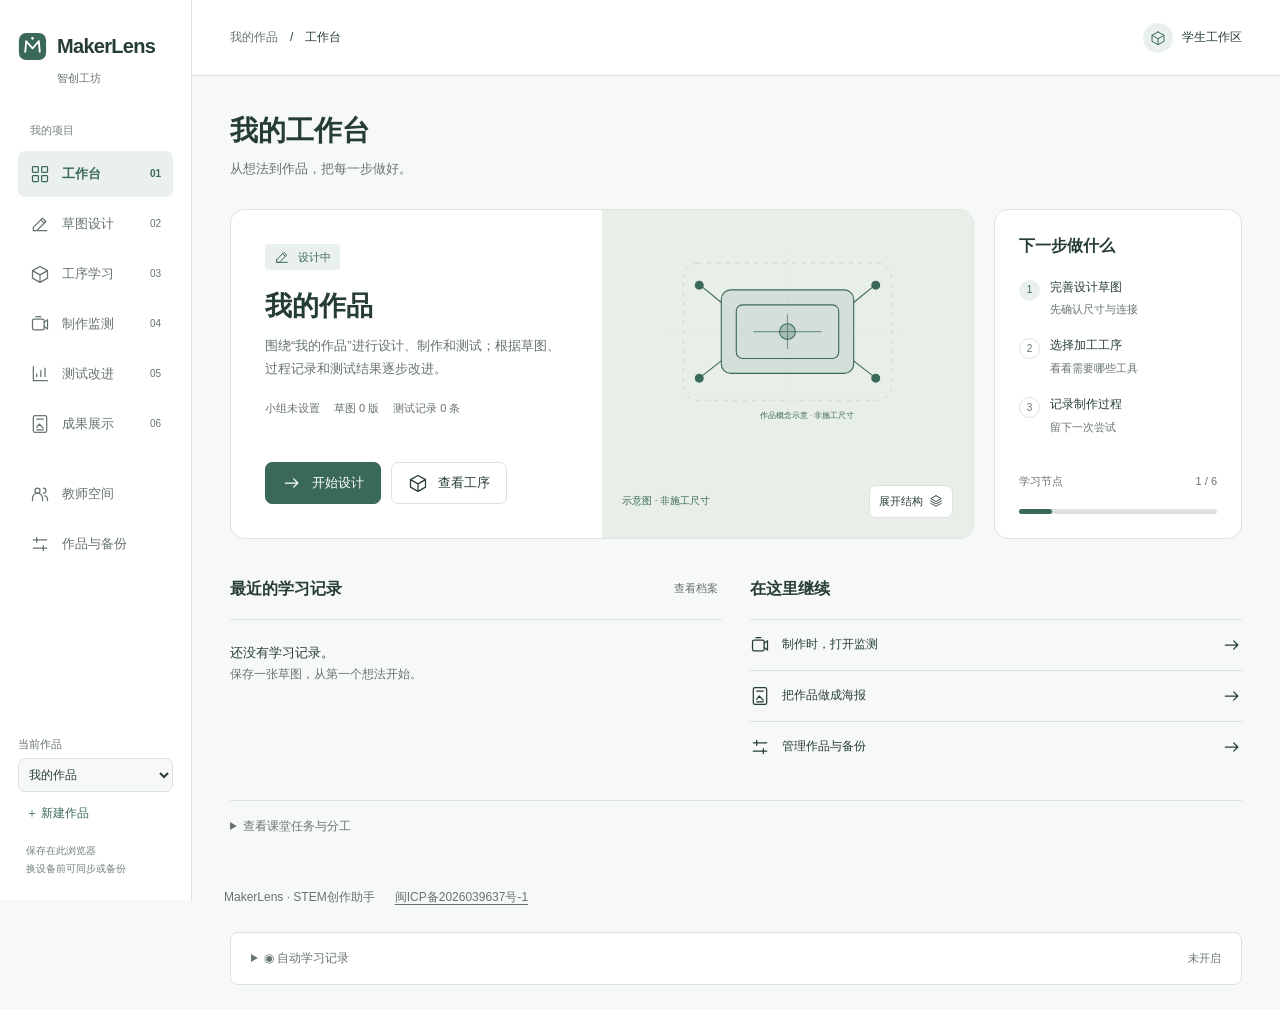
==== commit f4e8fd0e: "Make project content follow user-selected work" ====
--- a/index.html
+++ b/index.html
@@ -3,25 +3,19 @@
   <head>
     <meta charset="UTF-8" />
     <meta name="viewport" content="width=device-width, initial-scale=1.0" />
-    <meta name="theme-color" content="#0b1220" />
-    <meta name="description" content="MakerLens 金属陀螺草图反馈与 STEAM 学习过程原型" />
+    <meta name="theme-color" content="#3b6958" />
+    <meta name="description" content="MakerLens 面向不同创作项目的 STEAM 学习过程工作台" />
     <link rel="icon" type="image/svg+xml" href="data:image/svg+xml,%3Csvg xmlns='http://www.w3.org/2000/svg' viewBox='0 0 32 32'%3E%3Crect width='32' height='32' rx='8' fill='%230b1220'/%3E%3Cpath d='M8 22V10l8 7 8-7v12' fill='none' stroke='%2338d9a9' stroke-width='3' stroke-linecap='round' stroke-linejoin='round'/%3E%3Ccircle cx='16' cy='17' r='2.5' fill='%23f8c14f'/%3E%3C/svg%3E" />
     <title>MakerLens 智创工坊</title>
     <link rel="stylesheet" href="./workshop.css" />
-    <link rel="stylesheet" href="./lavender.css" />
-    <link rel="stylesheet" href="./studio.css" />
     <link rel="stylesheet" href="./features.css" />
-    <link rel="stylesheet" href="./refined.css" />
+    <link rel="stylesheet" href="./workshop-design.css" />
   </head>
   <body>
-    <nav hidden style="padding:12px 24px;background:#123d36;color:white" aria-label="真实检测入口">
-      <a href="http://127.0.0.1:8765/" style="color:white">打开本机真实图片检测 →</a>
-      <span>（需先启动本机服务；下方为仪表盘演示）</span>
-    </nav>
     <main id="app" aria-busy="true">
       <p class="boot">正在准备 MakerLens 智创工坊…</p>
     </main>
-    <script src="./studio.js" defer></script>
+    <script src="./workshop-design.js" defer></script>
     <script src="./pilot-access.js" defer></script>
     <script src="./ppe-alerts.js" defer></script>
     <script src="./ppe-live.js" defer></script>
--- a/workshop-design.css
+++ b/workshop-design.css
@@ -0,0 +1,312 @@
+/* Selected by the user: the white and sage workshop, not the variant gallery. */
+:root {
+  color-scheme: light;
+  --surface:#fff; --page:#f7f9f8; --soft:#eaf1ec; --art:#e8efe9;
+  --ink:#263d35; --muted:#66746d; --line:#dce3de; --accent:#3b6958;
+  --accent-hover:#2d5547; --warm:#d5bd72;
+  font-family:-apple-system,BlinkMacSystemFont,'PingFang SC','Microsoft YaHei',sans-serif;
+  font-size:14px; color:var(--ink); background:var(--page);
+}
+body {background:var(--page); color:var(--ink); line-height:1.65; -webkit-font-smoothing:antialiased}
+h1,h2,h3,p {overflow-wrap:anywhere}
+h1,h2,h3 {color:var(--ink); letter-spacing:0; font-weight:650}
+h1 {font-size:28px; line-height:1.35; margin:0}
+h2 {font-size:18px; line-height:1.5; margin:0 0 16px}
+h3 {font-size:15px; line-height:1.6}
+p {line-height:1.75}
+button,input,textarea,select {font:inherit}
+button {min-height:42px; padding:9px 16px; color:var(--ink); border:1px solid var(--line); border-radius:7px; background:var(--surface); font-size:13px; font-weight:550; box-shadow:none; transition:background-color 160ms, border-color 160ms, transform 120ms}
+button.primary {background:var(--accent); border:1px solid var(--accent); color:white}
+button:active:not(:disabled) {transform:translateY(1px)}
+button:disabled {opacity:.6; cursor:not-allowed}
+button:focus-visible,a:focus-visible,input:focus-visible,textarea:focus-visible,select:focus-visible,summary:focus-visible {outline:3px solid var(--accent); outline-offset:3px}
+input,textarea,select {padding:11px 12px; border:1px solid #bdc9c1; border-radius:7px; color:var(--ink); background:var(--surface); margin:7px 0 18px; min-width:0}
+input[type=file] {font-size:13px; padding:9px}
+input[type=file]::file-selector-button {font:inherit; background:var(--soft); color:var(--accent); border:0; border-radius:4px; padding:8px 12px; margin-right:10px; cursor:pointer}
+textarea {line-height:1.75}
+label {display:block; font-size:13px; font-weight:600; line-height:1.7}
+.check {align-items:flex-start; font-size:12px; font-weight:400; color:var(--muted); gap:9px}
+.check input {margin-top:4px; accent-color:var(--accent)}
+a {color:var(--accent); text-underline-offset:3px}
+.muted {color:var(--muted)}
+.studio-icon {width:20px; height:20px; flex:0 0 20px; vertical-align:middle}
+.skip-link {position:fixed; top:-80px; left:16px; padding:12px; background:white; z-index:100}
+.skip-link:focus {top:10px}
+.shell {display:grid; grid-template-columns:192px minmax(0,1fr); max-width:none; margin:0; min-height:calc(100svh - 70px)}
+.side {position:sticky; top:0; align-self:start; min-height:100svh; display:flex; flex-direction:column; padding:30px 18px 22px; background:var(--surface); border-right:1px solid var(--line); z-index:5}
+.workshop-brand {display:flex; align-items:center; gap:10px; text-decoration:none; color:var(--ink); white-space:nowrap}
+.workshop-brand>svg {width:29px; height:29px; color:var(--accent); flex-shrink:0}
+.workshop-brand>strong {font-size:20px; letter-spacing:-.7px}
+.brand-sub {font-size:11px; color:var(--muted); padding-left:39px; margin-top:6px}
+.side .nav-caption {margin:34px 12px 10px; font-size:11px}
+.workshop-nav {display:flex; flex-direction:column; gap:4px}
+.side button.nav-item {display:flex; align-items:center; gap:12px; width:100%; border:0; padding:12px; margin:0; min-height:46px; text-align:left; color:var(--muted); font-size:13px; font-weight:450; border-radius:7px}
+.nav-item span {flex:1; white-space:nowrap}
+.nav-item small {font-size:10px; font-variant-numeric:tabular-nums}
+.side button.nav-item.active {background:var(--soft); color:var(--accent); font-weight:600; box-shadow:none}
+.side button.teacher-link {margin-top:20px}
+.side .project-switcher {margin-top:auto; padding-top:34px}
+.project-switcher label {font-size:11px; color:var(--muted); font-weight:400; margin:0 0 4px}
+.project-switcher select {font-size:12px; padding:8px 6px; border-color:var(--line); margin:0 0 4px; max-width:100%; background:var(--page)}
+.side #newProject {font-size:12px; margin:0; padding:8px; min-height:36px; color:var(--accent); border:0}
+.side .project-switcher p {margin:10px 8px 0; font-size:10px; line-height:1.8}
+.workshop-main {min-width:0}
+.workshop-topbar {height:76px; padding:0 38px; background:var(--surface); display:flex; justify-content:space-between; align-items:center; gap:20px; border-bottom:1px solid var(--line)}
+.breadcrumb {display:flex; gap:12px; align-items:center; font-size:12px; min-width:0}
+.breadcrumb span:first-child {color:var(--muted); max-width:30ch; overflow:hidden; text-overflow:ellipsis; white-space:nowrap}
+.workshop-identity {display:flex; align-items:center; gap:9px; font-size:12px; flex-shrink:0; max-width:40%; overflow-wrap:anywhere}
+.identity-dot {width:30px; height:30px; border-radius:50%; display:grid; place-items:center; background:var(--soft); color:var(--accent); flex-shrink:0}
+.identity-dot svg {width:16px; height:16px}
+.content {padding:36px 38px 28px; max-width:1440px; margin:0 auto; background:var(--page); min-width:0}
+.content:focus {outline:none}
+.page-heading {display:flex; align-items:end; justify-content:space-between; margin-bottom:28px}
+.page-heading p {font-size:13px; color:var(--muted); margin:8px 0 0}
+.content .card {padding:26px; background:var(--surface); border:1px solid var(--line); border-radius:12px; box-shadow:none; margin-bottom:20px}
+.content details.card {padding:16px 22px; background:var(--surface)}
+.content details.card>summary {font-size:14px; font-weight:550; padding:2px 0; color:var(--ink)}
+details>summary {cursor:pointer}
+.content details.card[open]>summary {margin-bottom:18px}
+.actions {align-items:center; gap:10px; margin:18px 0}
+.actions button {display:inline-flex; align-items:center; justify-content:center; gap:10px}
+.entry {padding:16px 18px; background:var(--page); border-color:#a6bfb0; border-radius:0 7px 7px 0; color:var(--ink); font-size:13px}
+.entry summary {color:var(--accent)}
+.entry small {color:var(--muted); font-size:11px}
+.entry .review {background:var(--soft); border-color:#b7cabc}
+.entry pre,.ai-feedback,.optional-fields {background:var(--page); color:var(--ink); font-family:inherit; font-size:14px; line-height:1.8; border-radius:8px}
+.thumb {background:var(--page); object-fit:contain; border-radius:7px}
+.notice {background:#faf4e5; color:#715726; border:1px solid #e8dab9; border-radius:8px; font-size:12px}
+th,td {border-color:var(--line); font-size:13px}
+th {font-weight:600; background:var(--page)}
+.pill,.status-badge {display:inline-flex; align-items:center; gap:8px; border-radius:4px; padding:4px 9px; font-size:11px; font-weight:550; background:var(--soft); color:var(--accent); width:fit-content}
+.status-badge .studio-icon {width:16px; height:16px; flex-basis:16px}
+.home-layout {display:grid; grid-template-columns:minmax(0,1fr) 248px; gap:20px}
+.project-card {display:grid; grid-template-columns:1fr 1fr; background:var(--surface); border:1px solid var(--line); border-radius:14px; overflow:hidden; min-width:0; min-height:330px}
+.project-copy {padding:34px; display:flex; flex-direction:column; align-items:start; gap:18px; min-width:0}
+.project-copy h2 {font-size:27px; line-height:1.4; margin:0}
+.project-copy p {font-size:13px; color:var(--muted); max-width:42ch; margin:10px 0 0}
+.project-meta {display:flex; flex-wrap:wrap; gap:8px 14px; font-size:11px; color:var(--muted)}
+.project-copy .actions {margin:auto 0 0; padding-top:18px}
+.project-copy .actions button {white-space:nowrap}
+.workshop-art {background:var(--art); display:flex; flex-direction:column; align-items:center; justify-content:center; padding:20px; min-width:0}
+.workshop-drawing {display:block; width:100%; max-height:268px; color:var(--accent); overflow:visible}
+.workshop-drawing .ghost {opacity:.22; stroke-width:1}
+.workshop-drawing .layer {stroke:currentColor; stroke-width:1.4; transform-box:fill-box; transform-origin:center; transition:transform 260ms cubic-bezier(.23,1,.32,1)}
+.workshop-drawing .lower,.workshop-drawing .shaft {fill:white}
+.workshop-drawing .upper {fill:var(--warm)}
+.workshop-drawing .drawing-label {stroke-width:.8}
+.workshop-drawing .drawing-label path {stroke:currentColor}
+.workshop-drawing.exploded .shaft {transform:translateY(-20px)}
+.workshop-drawing.exploded .upper {transform:translateY(-13px)}
+.workshop-drawing.exploded .lower {transform:translateY(12px)}
+.workshop-drawing.exploded .tip {transform:translateY(22px)}
+.workshop-drawing.exploded .drawing-label {opacity:.3}
+.workshop-art>.thumb {height:248px; max-height:268px; background:transparent; margin:auto}
+.art-controls {display:flex; align-items:center; justify-content:space-between; gap:12px; width:100%; margin-top:auto; padding-top:12px; color:var(--accent); font-size:10px}
+.art-controls button {display:flex; align-items:center; gap:6px; font-size:11px; padding:6px 9px; min-height:32px; white-space:nowrap}
+.art-controls .studio-icon {width:14px; height:14px; flex-basis:14px}
+.next-up {background:var(--surface); border:1px solid var(--line); border-radius:14px; padding:24px; display:flex; flex-direction:column}
+.next-up h2 {font-size:16px; margin-bottom:20px}
+.next-up ol {list-style:none; padding:0; margin:0 0 30px; display:grid; gap:18px}
+.next-up li {display:flex; align-items:start; gap:10px}
+.next-up li>button {border:0; text-align:left; padding:0; border-radius:3px; font-size:12px; font-weight:500; min-height:40px; background:transparent}
+.next-up li small {display:block; color:var(--muted); font-size:11px; font-weight:400; margin-top:3px}
+.step-dot {display:grid; place-items:center; flex:0 0 21px; height:21px; margin-top:2px; border:1px solid var(--line); border-radius:50%; color:var(--muted); font-size:10px}
+.next-up li:first-child .step-dot {background:var(--soft); border-color:var(--soft); color:var(--accent)}
+.progress-caption {display:flex; justify-content:space-between; font-size:11px; color:var(--muted); margin-top:auto; gap:12px}
+.progress {height:5px; border-radius:3px; background:var(--line); margin:18px 0 0}
+.progress span {height:5px; background:var(--accent); border-radius:3px}
+.home-bottom {display:grid; grid-template-columns:1fr 1fr; gap:28px; margin-top:30px}
+.home-bottom>section {min-width:0}
+.section-heading {display:flex; align-items:center; justify-content:space-between; gap:14px; min-height:40px; margin-bottom:10px}
+.section-heading h2 {font-size:16px; margin:0}
+.text-button {border:0; padding:4px; background:transparent; min-height:32px; font-size:11px; color:var(--muted)}
+.activity-row {display:flex; align-items:center; gap:14px; padding:16px 0; min-height:62px; width:100%; border:0; border-top:1px solid var(--line); border-radius:0; background:transparent; text-align:left; font-size:12px; font-weight:400}
+.activity-row>.studio-icon {color:var(--accent)}
+.activity-row>span {flex:1; min-width:0}
+.activity-row strong {font-weight:500}
+.activity-row small {display:block; font-size:11px; color:var(--muted); white-space:nowrap; text-overflow:ellipsis; overflow:hidden; max-width:38ch}
+.activity-row time {font-size:10px; color:var(--muted); max-width:95px; text-align:right}
+.quick-row {display:flex; justify-content:space-between; align-items:center; gap:14px; width:100%; padding:15px 0; border:0; border-top:1px solid var(--line); border-radius:0; background:transparent; font-size:12px; font-weight:400; text-align:left}
+.quick-row>span {display:flex; align-items:center; gap:12px}
+.workshop-empty {border-top:1px solid var(--line); padding:22px 0; font-size:13px}
+.workshop-empty span {font-size:12px; color:var(--muted)}
+.workshop-task {margin-top:28px; padding-top:16px; border-top:1px solid var(--line); font-size:12px; color:var(--muted)}
+.workshop-task>summary {width:fit-content}
+.workshop-task p {max-width:70ch}
+.capture-panel {margin:0 38px 24px 230px; max-width:none; padding:16px 20px; background:var(--surface); border:1px solid var(--line); border-radius:8px; color:var(--muted); font-size:12px}
+.capture-panel summary {font-size:12px}
+.capture-panel summary span {float:right; font-size:11px}
+.capture-panel video {max-height:260px; border-radius:8px}
+.record-dialog,dialog {border:1px solid var(--line); border-radius:12px; padding:24px; color:var(--ink); background:var(--surface); max-width:calc(100vw - 32px); max-height:85svh; overflow:auto}
+.record-dialog::backdrop,dialog::backdrop {background:#162c235e}
+#toast {background:var(--ink); color:white; border:0; border-radius:8px; font-size:13px; max-width:calc(100vw - 32px); box-shadow:0 4px 18px #172b231a}
+/* Retain actual Cube loading and the user's vertically stacked learning layout. */
+.工坊 {--钢蓝:var(--accent); --黄铜:#a88e4c; --纸白:var(--surface); --墨:var(--ink); --浅线:var(--line); background:var(--surface); border:1px solid var(--line); padding:26px; border-radius:12px; font-family:inherit}
+.工坊标题 h2 {font-size:21px}
+.工坊标题 p {font-size:13px; color:var(--muted); margin-bottom:0}
+.工坊进度 {font-size:12px; padding:8px 12px; background:var(--soft); border:0}
+.工序导航 {margin:22px 0; gap:8px}
+.工序导航 button {flex:1; min-width:80px; padding:10px; border-radius:6px; font-size:13px}
+.工序导航 button span {color:var(--muted); font-weight:400}
+.工序导航 button.选中 {background:var(--accent); color:white}
+.工序导航 button.选中 span {color:#d5e4db}
+.场景台 {border-color:var(--line); border-radius:10px; background:var(--art)}
+.场景栏 {background:var(--accent); padding:14px 20px}
+.场景栏 h3 {color:white; font-size:15px}
+.场景栏 a {color:#f1e5be; font-size:12px}
+.场景内容 {background:var(--art); background-image:none; min-height:310px; padding:24px}
+.场景内容 h3 {font-size:20px; margin:16px 0 4px}
+.场景内容 p {font-size:13px; max-width:60ch}
+.立方体标志 {font-size:76px; line-height:1; text-shadow:none; color:var(--accent)}
+.场景内容 .primary {background:var(--accent); border-radius:7px}
+.工坊 .工序笔记 {border-top:1px solid var(--line); padding:24px 0 0}
+.工序笔记 h2 {font-size:24px}
+.工序笔记 h3 {font-size:14px; margin-top:18px}
+.工序笔记 p {font-size:13px}
+.场景说明 {color:var(--muted); font-size:12px}
+.课堂边界 {margin-top:24px; padding-bottom:0; font-size:12px}
+#ppeVideo {background:#1d2924!important; border-radius:10px!important; max-height:70vh; width:100%; object-fit:contain}
+#ppeStatus {font-size:12px; color:var(--muted)}
+#ppeAlarm {font-size:14px; border-radius:7px; min-height:54px; font-weight:550}
+#classroomMonitor {border-top:3px solid var(--accent)}
+#monitorClients .entry {margin:0; background:var(--surface); border:1px solid var(--line); border-radius:9px; padding:14px}
+#monitorClients .entry button {border:0; overflow:hidden}
+#monitorClients .entry small {display:block; margin-top:8px}
+.content>.grid:has(#sketchPhoto)>section,.content>.grid:has(#sketchPhoto)>details {max-width:none}
+.steps {font-size:13px}
+.sketch-workspace {display:grid; grid-template-columns:minmax(0,1.4fr) minmax(290px,1fr); gap:22px; align-items:start}
+.sketch-workspace .card {min-width:0}
+.sketch-editor .section-heading {margin:0 0 20px}
+.sketch-editor .section-heading>.muted {font-size:11px}
+.sketch-preview {display:flex; flex-direction:column; align-items:center; justify-content:center; aspect-ratio:1.65; max-height:340px; background:var(--page); border:1px dashed #c3d0c7; border-radius:8px; margin-bottom:20px; color:var(--muted); overflow:hidden}
+.sketch-preview>.studio-icon {width:44px; height:44px; flex-basis:44px; stroke-width:1; color:var(--accent)}
+.sketch-preview>p {font-size:14px; margin:16px 0 4px}
+.sketch-preview>small {font-size:11px}
+.sketch-preview>.thumb {width:100%; height:100%; max-height:340px; object-fit:contain}
+.sketch-advisor {display:flex; flex-direction:column}
+.feedback-placeholder {text-align:center; padding:42px 0; color:var(--muted)}
+.feedback-placeholder>.studio-icon {width:34px; height:34px; color:var(--accent); stroke-width:1}
+.feedback-placeholder h3 {font-size:19px; margin:20px 0 8px}
+.feedback-placeholder p {font-size:13px; margin:0}
+.sketch-advisor:has(#feedbackCard:not([hidden])) .feedback-placeholder {display:none}
+.advice-controls {border-top:1px solid var(--line); padding-top:16px; margin-top:18px}
+.advice-controls .actions {margin:16px 0}
+.advice-note {font-size:11px; margin-bottom:0}
+#aiStatus,#analysisStatus {font-size:12px; color:var(--muted)}
+.content[data-view=sketch]>.grid {gap:0}
+.content[data-view=sketch] .actions {flex-wrap:wrap}
+.content[data-view=test]>.card:first-of-type {max-width:900px}
+/* Match both existing export templates to the chosen solid-color palette. */
+.cinema-poster {background:#244d41!important; color:#f6eed9; box-shadow:none; border:1px solid #244d41; border-radius:10px}
+.cinema-top,.cinema-footer {color:#dae3d5; letter-spacing:1px}
+.cinema-orbit {border-color:#a4bd9580; box-shadow:none}
+.cinema-photo img {box-shadow:none; background:transparent}
+.cinema-photo p,.cinema-copy p,.cinema-credit {color:#dae3d5}
+.cinema-kicker {color:#e3d7ab; letter-spacing:2px}
+.cinema-copy h2 {color:#fff7e1!important; text-shadow:none}
+.cinema-footer {border-color:#73917c}
+.growth-poster {background:var(--surface); border-color:var(--line); border-top:5px solid var(--accent); border-radius:10px}
+.growth-poster>.eyebrow {color:var(--accent); letter-spacing:0; font-size:12px}
+.growth-poster .entry {border-color:#a6bfb0; background:var(--page)}
+.growth-poster h3 {border-color:var(--line)}
+@media(hover:hover) and (pointer:fine) {
+  button:hover {background:var(--soft); border-color:#b4c7bb}
+  button.primary:hover {background:var(--accent-hover); border-color:var(--accent-hover)}
+  .side button.nav-item:hover {background:var(--page); color:var(--accent)}
+  .side button.nav-item.active:hover {background:var(--soft)}
+  .quick-row:hover,.activity-row:hover {color:var(--accent); background:transparent}
+}
+@media(min-width:1600px) {.content {padding-top:44px}.project-card {min-height:360px}}
+@media(max-width:1200px) {
+  .home-layout {grid-template-columns:minmax(0,1fr)}
+  .next-up {display:block; padding:20px 24px}
+  .next-up ol {grid-template-columns:repeat(3,minmax(0,1fr)); gap:18px; margin:0}
+  .next-up .progress-caption {margin-top:20px}
+  .project-copy {padding:28px}
+}
+@media(max-width:900px) {
+  .sketch-workspace {grid-template-columns:1fr}
+  .shell {grid-template-columns:172px minmax(0,1fr)}
+  .side {padding-inline:12px}
+  .workshop-topbar {padding-inline:24px}
+  .content {padding:28px 24px}
+  .project-copy {padding:24px}
+  .project-copy h2 {font-size:24px}
+  .project-copy .actions {flex-direction:column; align-items:stretch; width:100%}
+  .project-copy .actions button {justify-content:center}
+  .capture-panel {margin-left:196px; margin-right:24px}
+  .grid {grid-template-columns:minmax(0,1fr)}
+}
+@media(max-width:700px) {
+  .shell {display:flex; flex-direction:column; min-height:0}
+  .side {position:static; min-height:0; padding:16px 0 0; border-right:0; border-bottom:1px solid var(--line); width:100%; display:block}
+  .workshop-brand {margin:0 18px 14px; width:fit-content}
+  .workshop-brand>strong {font-size:19px}
+  .brand-sub,.side .nav-caption {display:none}
+  .workshop-nav {flex-direction:row; overflow-x:auto; overscroll-behavior-x:contain; scrollbar-width:thin; padding:0 12px 9px; gap:4px}
+  .side button.nav-item {width:auto; flex-shrink:0; min-height:42px; padding:10px 12px; font-size:12px; gap:8px}
+  .side button.teacher-link {margin-top:0}
+  .nav-item small {display:none}
+  .nav-item .studio-icon {width:17px; height:17px; flex-basis:17px}
+  .side .project-switcher {display:flex; align-items:center; gap:8px; padding:8px 18px; border-top:1px solid var(--line); background:var(--page); margin:0}
+  .project-switcher label {display:none}
+  .project-switcher select {max-width:none; flex:1; width:0; margin:0; background:var(--surface); font-size:12px}
+  .side #newProject {width:auto; white-space:nowrap; margin:0; font-size:12px; padding:6px}
+  .side .project-switcher p {display:none}
+  .workshop-topbar {height:54px; padding:0 18px; gap:10px}
+  .breadcrumb {font-size:11px; gap:8px}
+  .breadcrumb span:first-child {max-width:16ch}
+  .workshop-identity {font-size:10px; gap:6px; max-width:35%}
+  .identity-dot {width:24px; height:24px}
+  .content {padding:26px 18px}
+  h1 {font-size:25px}
+  .page-heading {margin-bottom:22px}
+  .page-heading p {font-size:12px}
+  .project-card {grid-template-columns:minmax(0,1fr)}
+  .project-copy {padding:24px; gap:16px}
+  .project-copy h2 {font-size:26px}
+  .project-copy .actions {flex-direction:row; flex-wrap:wrap; padding-top:8px}
+  .workshop-art {min-height:232px; padding:12px 18px 16px}
+  .workshop-drawing {max-height:210px}
+  .workshop-art>.thumb {height:215px}
+  .next-up {padding:22px}
+  .next-up ol {grid-template-columns:1fr; gap:14px}
+  .home-bottom {grid-template-columns:1fr; gap:22px; margin-top:24px}
+  .activity-row time {max-width:70px}
+  .activity-row small {max-width:22ch}
+  .content .card {padding:20px}
+  .content details.card {padding:16px 18px}
+  .content .actions button {flex-grow:1}
+  input,textarea,select {font-size:16px}
+  .capture-panel {margin:0 18px 22px; padding:14px 16px}
+  .工坊 {padding:20px}
+  .工坊标题 {display:block}
+  .工坊标题 h2 {font-size:19px}
+  .工坊进度 {display:inline-block; margin-top:14px}
+  .工序导航 {display:grid; grid-template-columns:repeat(3,minmax(0,1fr)); gap:6px}
+  .工序导航 button {min-width:0}
+  .场景栏 {padding:14px; flex-wrap:wrap; gap:8px}
+  .场景内容 {padding:18px; min-height:300px}
+  .场景内容 h3 {font-size:18px}
+  .场景内容 iframe {max-width:100%}
+  .record-dialog,dialog {padding:18px}
+  .cinema-poster {padding:24px; min-height:650px}
+  .cinema-photo {height:300px}
+  .cinema-photo img {max-height:280px!important}
+  .cinema-copy h2 {font-size:34px}
+  .growth-poster {padding:22px}
+}
+@media(prefers-reduced-motion:reduce) {
+  *,*::before,*::after {animation:none!important; transition:none!important; scroll-behavior:auto!important}
+  button:active:not(:disabled) {transform:none}
+}
+@media print {
+  .side,.workshop-topbar,.page-heading,.capture-panel,.skip-link {display:none!important}
+  .shell {display:block; min-height:0}
+  .content {padding:0; max-width:none; background:white}
+  .cinema-poster,.growth-poster {-webkit-print-color-adjust:exact; print-color-adjust:exact}
+}
+.site-footer { display:flex; flex-wrap:wrap; gap:8px 20px; padding:24px 32px; color:var(--muted, #66746d); font-size:12px; line-height:1.6; }
+.site-footer a { color:inherit; text-underline-offset:3px; }
+@media (max-width: 640px) { .site-footer { padding:20px; } }
+@media print { .site-footer { display:none; } }
